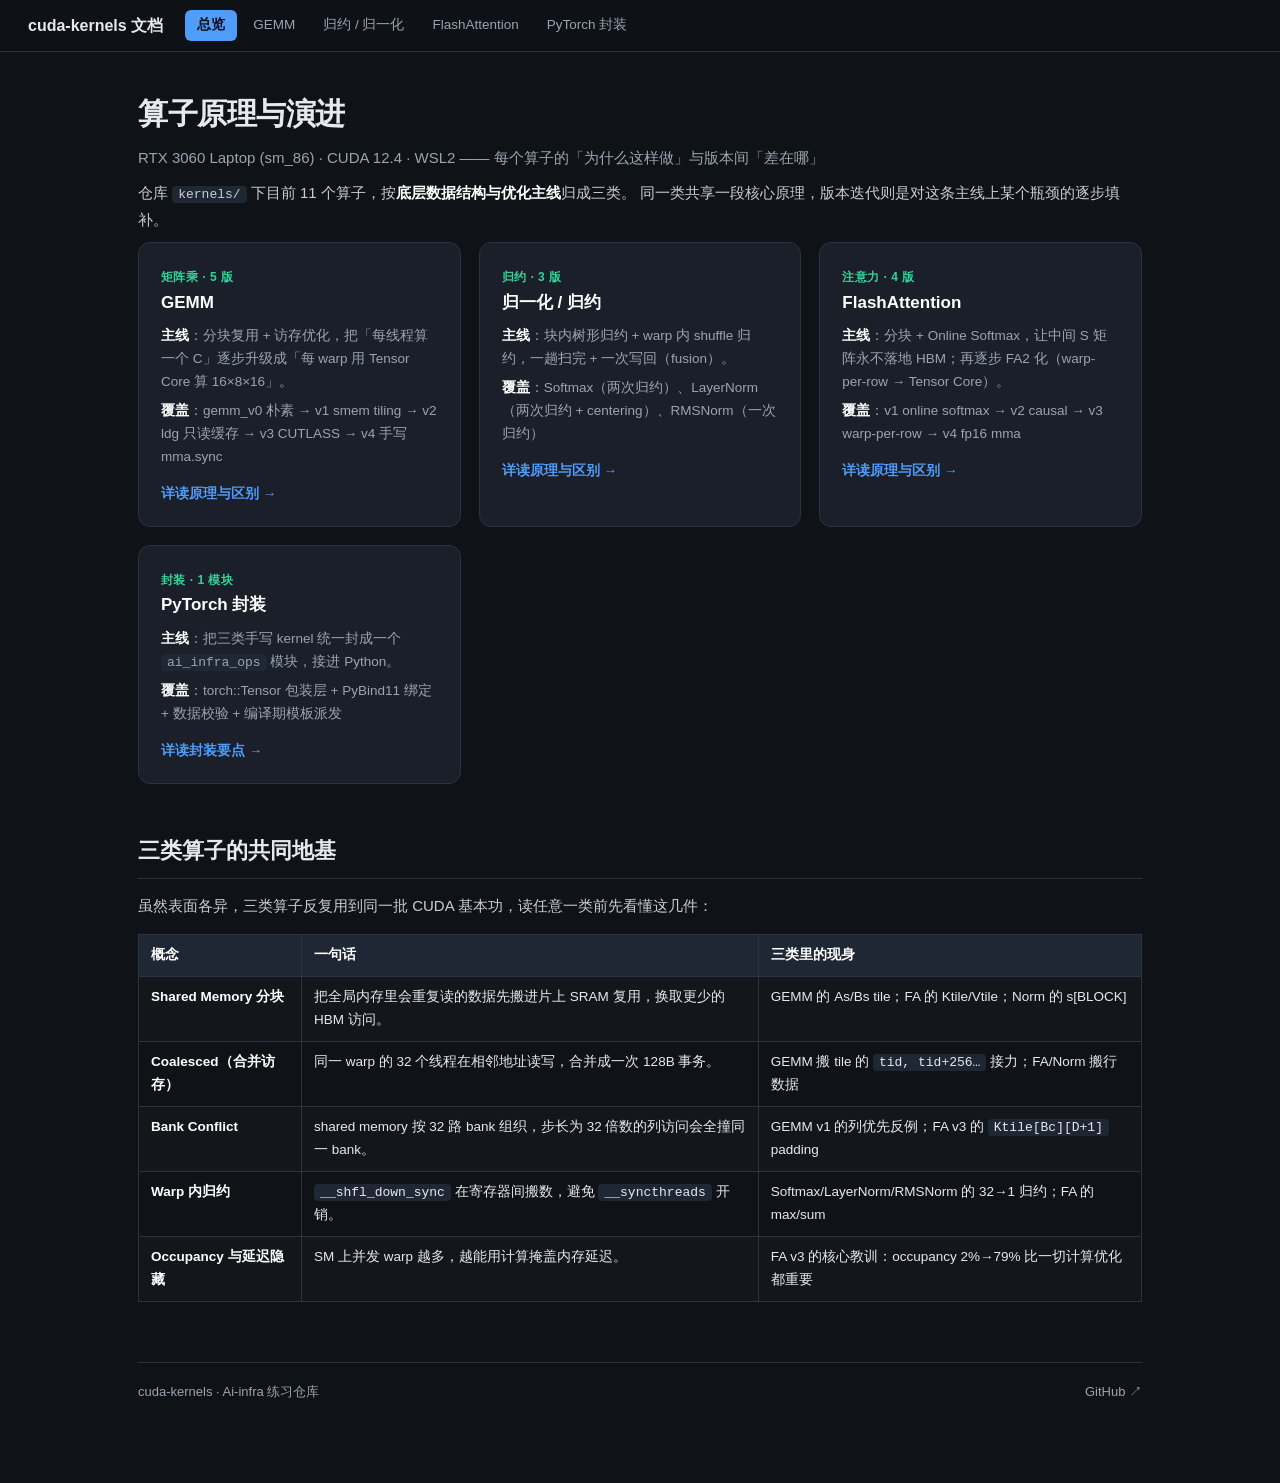
==== docs/index.html @ e80854ae "docs: 新增算子归类文档（三类算子 + PyTorch 封装） 按优化主线归成四页：GEMM、归约/归一化、FlashAttention、PyTorch 封装。 共享 assets/style.c" ====
<!DOCTYPE html>
<html lang="zh-CN">
<head>
<meta charset="UTF-8">
<meta name="viewport" content="width=device-width, initial-scale=1.0">
<title>cuda-kernels · 算子系统梳理</title>
<link rel="stylesheet" href="assets/style.css">
</head>
<body>

<header class="topbar">
  <span class="brand">cuda-kernels 文档</span>
  <nav>
    <a href="index.html" class="active">总览</a>
    <a href="gemm.html">GEMM</a>
    <a href="normalization.html">归约 / 归一化</a>
    <a href="flashattention.html">FlashAttention</a>
    <a href="torch_ext.html">PyTorch 封装</a>
  </nav>
</header>

<div class="wrap">

  <div class="hero">
    <h1>算子原理与演进</h1>
    <p class="sub">RTX 3060 Laptop (sm_86) · CUDA 12.4 · WSL2 —— 每个算子的「为什么这样做」与版本间「差在哪」</p>
  </div>

  <p>仓库 <code>kernels/</code> 下目前 11 个算子，按<strong>底层数据结构与优化主线</strong>归成三类。
  同一类共享一段核心原理，版本迭代则是对这条主线上某个瓶颈的逐步填补。</p>

  <div class="grid">

    <div class="card">
      <span class="kind">矩阵乘 · 5 版</span>
      <h3>GEMM</h3>
      <p><strong>主线</strong>：分块复用 + 访存优化，把「每线程算一个 C」逐步升级成「每 warp 用 Tensor Core 算 16×8×16」。</p>
      <p><strong>覆盖</strong>：gemm_v0 朴素 → v1 smem tiling → v2 ldg 只读缓存 → v3 CUTLASS → v4 手写 mma.sync</p>
      <a class="more" href="gemm.html">详读原理与区别 →</a>
    </div>

    <div class="card">
      <span class="kind">归约 · 3 版</span>
      <h3>归一化 / 归约</h3>
      <p><strong>主线</strong>：块内树形归约 + warp 内 shuffle 归约，一趟扫完 + 一次写回（fusion）。</p>
      <p><strong>覆盖</strong>：Softmax（两次归约）、LayerNorm（两次归约 + centering）、RMSNorm（一次归约）</p>
      <a class="more" href="normalization.html">详读原理与区别 →</a>
    </div>

    <div class="card">
      <span class="kind">注意力 · 4 版</span>
      <h3>FlashAttention</h3>
      <p><strong>主线</strong>：分块 + Online Softmax，让中间 S 矩阵永不落地 HBM；再逐步 FA2 化（warp-per-row → Tensor Core）。</p>
      <p><strong>覆盖</strong>：v1 online softmax → v2 causal → v3 warp-per-row → v4 fp16 mma</p>
      <a class="more" href="flashattention.html">详读原理与区别 →</a>
    </div>

    <div class="card">
      <span class="kind">封装 · 1 模块</span>
      <h3>PyTorch 封装</h3>
      <p><strong>主线</strong>：把三类手写 kernel 统一封成一个 <code>ai_infra_ops</code> 模块，接进 Python。</p>
      <p><strong>覆盖</strong>：torch::Tensor 包装层 + PyBind11 绑定 + 数据校验 + 编译期模板派发</p>
      <a class="more" href="torch_ext.html">详读封装要点 →</a>
    </div>

  </div>

  <h2>三类算子的共同地基</h2>
  <p>虽然表面各异，三类算子反复用到同一批 CUDA 基本功，读任意一类前先看懂这几件：</p>
  <table>
    <tr><th>概念</th><th>一句话</th><th>三类里的现身</th></tr>
    <tr>
      <td><strong>Shared Memory 分块</strong></td>
      <td>把全局内存里会重复读的数据先搬进片上 SRAM 复用，换取更少的 HBM 访问。</td>
      <td>GEMM 的 As/Bs tile；FA 的 Ktile/Vtile；Norm 的 s[BLOCK]</td>
    </tr>
    <tr>
      <td><strong>Coalesced（合并访存）</strong></td>
      <td>同一 warp 的 32 个线程在相邻地址读写，合并成一次 128B 事务。</td>
      <td>GEMM 搬 tile 的 <code>tid, tid+256…</code> 接力；FA/Norm 搬行数据</td>
    </tr>
    <tr>
      <td><strong>Bank Conflict</strong></td>
      <td>shared memory 按 32 路 bank 组织，步长为 32 倍数的列访问会全撞同一 bank。</td>
      <td>GEMM v1 的列优先反例；FA v3 的 <code>Ktile[Bc][D+1]</code> padding</td>
    </tr>
    <tr>
      <td><strong>Warp 内归约</strong></td>
      <td><code>__shfl_down_sync</code> 在寄存器间搬数，避免 <code>__syncthreads</code> 开销。</td>
      <td>Softmax/LayerNorm/RMSNorm 的 32→1 归约；FA 的 max/sum</td>
    </tr>
    <tr>
      <td><strong>Occupancy 与延迟隐藏</strong></td>
      <td>SM 上并发 warp 越多，越能用计算掩盖内存延迟。</td>
      <td>FA v3 的核心教训：occupancy 2%→79% 比一切计算优化都重要</td>
    </tr>
  </table>

  <div class="footer">
    <span>cuda-kernels · Ai-infra 练习仓库</span>
    <span><a href="https://github.com/Eran-ovo/Ai-infra">GitHub ↗</a></span>
  </div>

</div>
</body>
</html>
---- docs/assets/style.css ----
/* =========================================================================
   cuda-kernels 算子文档共享样式
   所有分类页 index/gemm/normalization/flashattention 共用这一份 CSS。
   新增分类页时：<head> 里 <link rel="stylesheet" href="assets/style.css">
   ========================================================================= */

:root {
  --bg: #0f1216;
  --bg-soft: #161a21;
  --card: #1a1f29;
  --card-2: #202734;
  --border: #2b3342;
  --text: #e6e9ef;
  --text-dim: #9aa4b2;
  --accent: #4f9cf9;
  --accent-2: #34d399;
  --accent-3: #f59e0b;
  --warn: #ef4444;
  --code-bg: #0b0e13;
  --code-text: #d6dee9;
  --mono: "SFMono-Regular", Consolas, "Liberation Mono", Menlo, monospace;
  --sans: -apple-system, BlinkMacSystemFont, "Segoe UI", "PingFang SC",
          "Microsoft YaHei", "Noto Sans CJK SC", sans-serif;
}

* { box-sizing: border-box; }

body {
  margin: 0;
  background: var(--bg);
  color: var(--text);
  font-family: var(--sans);
  line-height: 1.7;
  font-size: 15px;
}

a { color: var(--accent); text-decoration: none; }
a:hover { text-decoration: underline; }

/* ---- 顶部导航 ---- */
.topbar {
  position: sticky; top: 0; z-index: 10;
  background: rgba(15, 18, 22, 0.92);
  backdrop-filter: blur(6px);
  border-bottom: 1px solid var(--border);
  padding: 10px 28px;
  display: flex; align-items: center; gap: 22px;
}
.topbar .brand { font-weight: 700; font-size: 16px; color: var(--text); }
.topbar nav { display: flex; gap: 4px; flex-wrap: wrap; }
.topbar nav a {
  color: var(--text-dim);
  padding: 4px 12px; border-radius: 6px; font-size: 13.5px;
}
.topbar nav a:hover { color: var(--text); background: var(--card-2); text-decoration: none; }
.topbar nav a.active { color: #0b0e13; background: var(--accent); font-weight: 600; }

/* ---- 主体布局 ---- */
.wrap { max-width: 1060px; margin: 0 auto; padding: 36px 28px 80px; }

.hero { margin-bottom: 10px; }
.hero h1 { font-size: 30px; margin: 0 0 6px; letter-spacing: -0.5px; }
.hero .sub { color: var(--text-dim); font-size: 15px; margin: 0; }

h2 {
  font-size: 22px; margin: 48px 0 14px;
  padding-bottom: 8px; border-bottom: 1px solid var(--border);
}
h2 .tag { font-size: 13px; color: var(--accent); font-weight: 500; margin-left: 10px; }
h3 { font-size: 17px; margin: 30px 0 10px; color: #fff; }
h4 { font-size: 15px; margin: 20px 0 8px; color: var(--accent); }

p { margin: 10px 0; color: #c6cdd8; }
strong { color: #fff; }
em { color: var(--accent-2); font-style: normal; }

/* ---- 卡片 ---- */
.grid { display: grid; gap: 18px; grid-template-columns: repeat(auto-fill, minmax(300px, 1fr)); }
.card {
  background: var(--card); border: 1px solid var(--border);
  border-radius: 12px; padding: 20px 22px;
  transition: border-color .15s, transform .15s;
}
.card:hover { border-color: var(--accent); transform: translateY(-2px); }
.card h3 { margin: 0 0 8px; font-size: 17px; }
.card .kind { font-size: 12px; color: var(--accent-2); text-transform: uppercase; letter-spacing: .04em; font-weight: 600; }
.card p { margin: 6px 0; font-size: 13.5px; color: var(--text-dim); }
.card .more { display: inline-block; margin-top: 8px; font-size: 13.5px; font-weight: 600; }

/* ---- 算子版本卡片 ---- */
.op {
  background: var(--card-2); border: 1px solid var(--border);
  border-left: 3px solid var(--accent);
  border-radius: 10px; padding: 18px 22px; margin: 16px 0;
}
.op.v-highlight { border-left-color: var(--accent-3); }
.op .op-head { display: flex; align-items: baseline; gap: 12px; flex-wrap: wrap; margin-bottom: 6px; }
.op .op-title { font-size: 16px; font-weight: 700; color: #fff; }
.op .op-file { font-family: var(--mono); font-size: 12px; color: var(--text-dim); }
.op .op-perf { font-family: var(--mono); font-size: 12.5px; color: var(--accent-2); margin-left: auto; }
.op ul { margin: 8px 0 0; padding-left: 20px; }
.op li { margin: 4px 0; color: #c6cdd8; }

/* ---- 调用链 / 数据流 ---- */
.flow {
  display: flex; align-items: center; flex-wrap: wrap; gap: 8px;
  font-family: var(--mono); font-size: 13px;
  background: var(--card); border: 1px solid var(--border);
  border-radius: 10px; padding: 14px 16px; margin: 14px 0;
}
.flow .node { background: var(--card-2); border: 1px solid var(--border); border-radius: 6px; padding: 3px 10px; color: #fff; }
.flow .arrow { color: var(--accent); }

/* ---- 公式块 ---- */
.formula {
  font-family: var(--mono); font-size: 14.5px;
  background: var(--code-bg); border: 1px solid var(--border);
  border-radius: 8px; padding: 14px 18px; margin: 14px 0;
  color: #f0f4fa; overflow-x: auto; white-space: pre;
}

/* ---- 代码块 ---- */
pre {
  background: var(--code-bg); border: 1px solid var(--border);
  border-radius: 8px; padding: 16px 18px; overflow-x: auto;
  font-family: var(--mono); font-size: 13px; line-height: 1.55;
  color: var(--code-text);
}
code {
  font-family: var(--mono);
  background: var(--card-2); padding: 1px 6px; border-radius: 4px; font-size: 13px;
}
pre code { background: none; padding: 0; }

/* ---- 表格 ---- */
table { width: 100%; border-collapse: collapse; margin: 16px 0; font-size: 13.5px; }
th, td { border: 1px solid var(--border); padding: 9px 12px; text-align: left; vertical-align: top; }
th { background: var(--card-2); color: #fff; font-weight: 600; white-space: nowrap; }
tr:nth-child(even) td { background: rgba(255,255,255,0.015); }
td.num { font-family: var(--mono); white-space: nowrap; }
td.good { color: var(--accent-2); }
td.bad { color: var(--warn); }

/* ---- 关键点提示框 ---- */
.tip {
  border-left: 3px solid var(--accent-3);
  background: rgba(245, 158, 11, 0.07);
  border-radius: 8px; padding: 12px 16px; margin: 16px 0; font-size: 14px;
}
.tip b { color: var(--accent-3); }
.note {
  border-left: 3px solid var(--accent);
  background: rgba(79, 156, 249, 0.07);
  border-radius: 8px; padding: 12px 16px; margin: 16px 0; font-size: 14px;
}
.note b { color: var(--accent); }

/* ---- 页脚 ---- */
.footer {
  margin-top: 60px; padding-top: 18px; border-top: 1px solid var(--border);
  color: var(--text-dim); font-size: 13px;
  display: flex; justify-content: space-between; flex-wrap: wrap; gap: 8px;
}
.footer a { color: var(--text-dim); }

@media (max-width: 640px) {
  .wrap { padding: 24px 16px 60px; }
  .topbar { padding: 10px 16px; gap: 10px; }
}
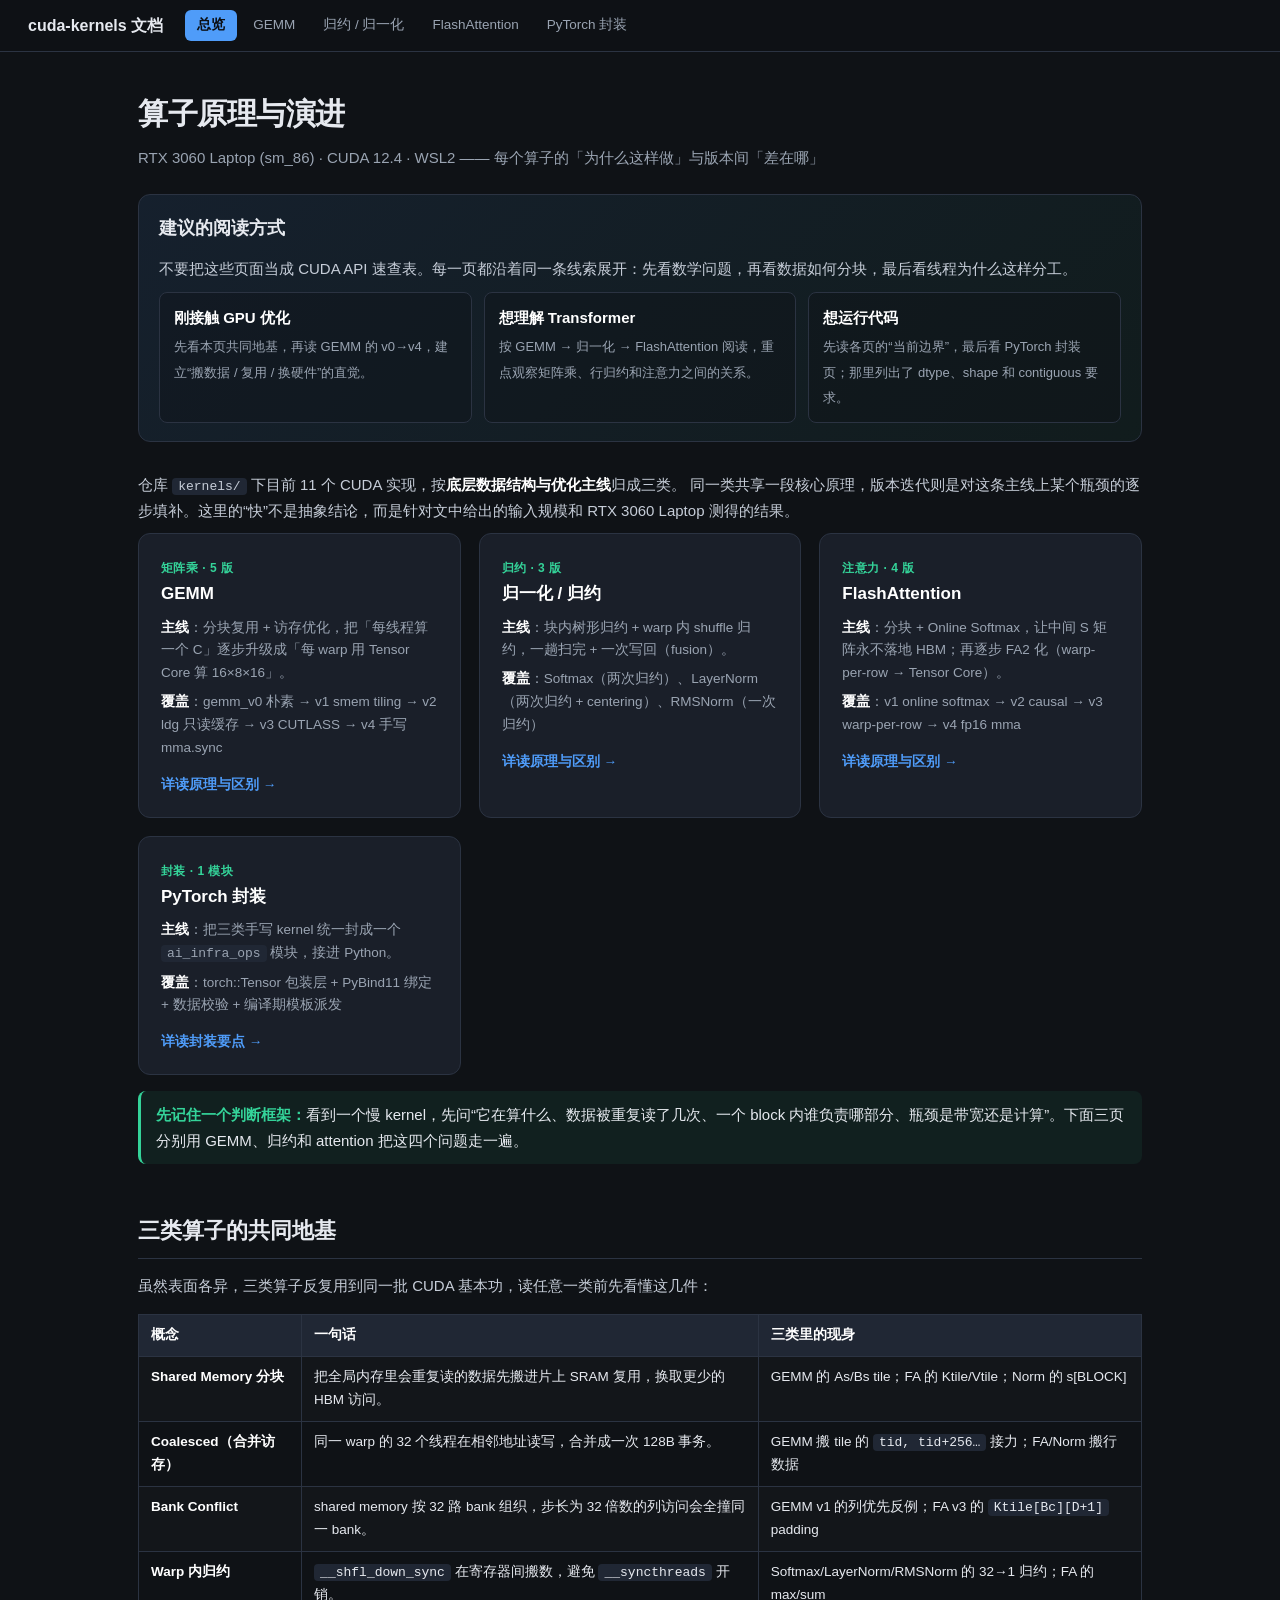
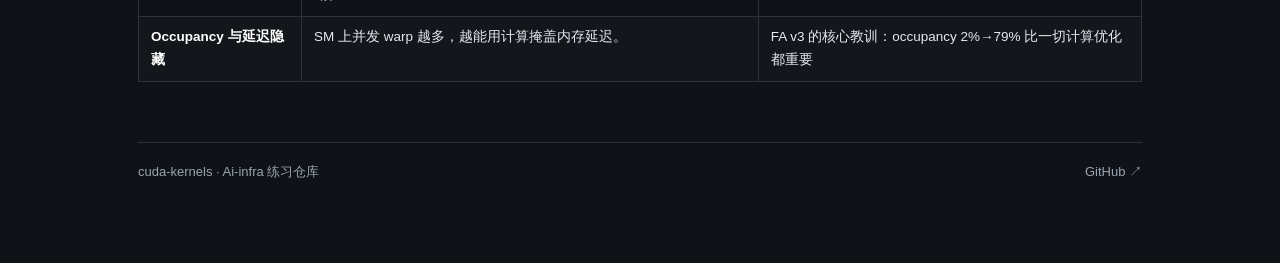
==== commit e78489a3: "feat: add causal fp16 flashattention extension" ====
--- a/docs/index.html
+++ b/docs/index.html
@@ -26,8 +26,18 @@
     <p class="sub">RTX 3060 Laptop (sm_86) · CUDA 12.4 · WSL2 —— 每个算子的「为什么这样做」与版本间「差在哪」</p>
   </div>
 
-  <p>仓库 <code>kernels/</code> 下目前 11 个算子，按<strong>底层数据结构与优化主线</strong>归成三类。
-  同一类共享一段核心原理，版本迭代则是对这条主线上某个瓶颈的逐步填补。</p>
+  <div class="reading-guide">
+    <h2>建议的阅读方式</h2>
+    <p>不要把这些页面当成 CUDA API 速查表。每一页都沿着同一条线索展开：先看数学问题，再看数据如何分块，最后看线程为什么这样分工。</p>
+    <div class="guide-grid">
+      <div class="guide-item"><b>刚接触 GPU 优化</b><span>先看本页共同地基，再读 GEMM 的 v0→v4，建立“搬数据 / 复用 / 换硬件”的直觉。</span></div>
+      <div class="guide-item"><b>想理解 Transformer</b><span>按 GEMM → 归一化 → FlashAttention 阅读，重点观察矩阵乘、行归约和注意力之间的关系。</span></div>
+      <div class="guide-item"><b>想运行代码</b><span>先读各页的“当前边界”，最后看 PyTorch 封装页；那里列出了 dtype、shape 和 contiguous 要求。</span></div>
+    </div>
+  </div>
+
+  <p>仓库 <code>kernels/</code> 下目前 11 个 CUDA 实现，按<strong>底层数据结构与优化主线</strong>归成三类。
+  同一类共享一段核心原理，版本迭代则是对这条主线上某个瓶颈的逐步填补。这里的“快”不是抽象结论，而是针对文中给出的输入规模和 RTX 3060 Laptop 测得的结果。</p>
 
   <div class="grid">
 
@@ -64,6 +74,8 @@
     </div>
 
   </div>
+
+  <div class="key-answer"><b>先记住一个判断框架：</b>看到一个慢 kernel，先问“它在算什么、数据被重复读了几次、一个 block 内谁负责哪部分、瓶颈是带宽还是计算”。下面三页分别用 GEMM、归约和 attention 把这四个问题走一遍。</div>
 
   <h2>三类算子的共同地基</h2>
   <p>虽然表面各异，三类算子反复用到同一批 CUDA 基本功，读任意一类前先看懂这几件：</p>
--- a/docs/assets/style.css
+++ b/docs/assets/style.css
@@ -87,6 +87,48 @@
 .card p { margin: 6px 0; font-size: 13.5px; color: var(--text-dim); }
 .card .more { display: inline-block; margin-top: 8px; font-size: 13.5px; font-weight: 600; }
 
+/* ---- 阅读引导 / 概念提示 ---- */
+.reading-guide {
+  background: linear-gradient(135deg, rgba(79,156,249,.10), rgba(52,211,153,.05));
+  border: 1px solid var(--border); border-radius: 12px;
+  padding: 18px 20px; margin: 24px 0 30px;
+}
+.reading-guide h2 { margin: 0 0 12px; padding: 0; border: 0; font-size: 18px; }
+.guide-grid { display: grid; grid-template-columns: repeat(3, 1fr); gap: 12px; }
+.guide-item {
+  background: rgba(15,18,22,.38); border: 1px solid var(--border);
+  border-radius: 8px; padding: 12px 14px;
+}
+.guide-item b { display: block; color: #fff; margin-bottom: 3px; }
+.guide-item span { color: var(--text-dim); font-size: 13px; }
+.key-answer {
+  border-left: 3px solid var(--accent-2);
+  background: rgba(52,211,153,.07); border-radius: 8px;
+  padding: 11px 15px; margin: 16px 0;
+}
+.key-answer b { color: var(--accent-2); }
+.definition {
+  border: 1px dashed var(--border); border-radius: 8px;
+  padding: 10px 14px; margin: 14px 0; color: var(--text-dim);
+  font-size: 13.5px;
+}
+.definition b { color: var(--text); }
+.steps { counter-reset: doc-step; margin: 16px 0; }
+.steps .step {
+  position: relative; padding: 0 0 12px 34px; color: var(--text-dim);
+}
+.steps .step::before {
+  counter-increment: doc-step; content: counter(doc-step);
+  position: absolute; left: 0; top: 1px; width: 22px; height: 22px;
+  border-radius: 50%; display: grid; place-items: center;
+  background: var(--accent); color: #0b0e13; font-weight: 700; font-size: 12px;
+}
+.steps .step:not(:last-child)::after {
+  content: ""; position: absolute; left: 10px; top: 24px; bottom: 0;
+  border-left: 1px dashed var(--border);
+}
+.steps .step b { color: #fff; }
+
 /* ---- 算子版本卡片 ---- */
 .op {
   background: var(--card-2); border: 1px solid var(--border);
@@ -163,7 +205,130 @@
 }
 .footer a { color: var(--text-dim); }
 
+/* =========================================================================
+   可视化：矩阵网格 + 运动示意（纯 CSS，无 JS 依赖）
+   用法见各 html：<table class="mx" data-i="..." data-j="..." data-k="...">，
+   以及 .anim / .tree / .slide 运动块。
+   ========================================================================= */
+
+/* ---- 语义色：数据 · 计算中 · 目标 · 归约· 掩码 ---- */
+.mx-c-a   { --c: var(--accent);   }   /* A 矩阵 / 输入 */
+.mx-c-b   { --c: var(--accent-2); }   /* B 矩阵 / 权重 */
+.mx-c-c   { --c: #c084fc;         }   /* C 输出 / 结果 */
+.mx-c-m   { --c: var(--text-dim); }   /* 表头 / 静止 */
+.mx-c-hot { --c: #ff6b6b;         }   /* 当前被算到 / 高亮 */
+.mx-c-dim { --c: rgba(154, 164, 178, 0.35); } /* 已归约 / 淡化 */
+
+/* ---- 矩阵网格 ---- */
+.mx {
+  display: inline-grid;
+  gap: 2px;
+  margin: 4px auto;
+  background: transparent;
+  border-collapse: separate;
+}
+/* 关键修复：HTML 用 <table><tr><td>，但 .mx 是 grid。
+   浏览器会自动在 <tr> 外插入 <tbody>；如果 tbody/tr 仍保留表格布局，
+   它们会阻断 grid，让单元格布局异常、看起来只显示第一列。
+   移除这两个中间盒子后，<td> 才能直接成为 grid 项，
+   按 grid-template-columns 正确排布成多列。 */
+.mx tbody { display: contents; }
+.mx tr { display: contents; }
+/* grid 不认 HTML 的 colspan，用属性选择器把跨度映射成 grid-column */
+.mx td[colspan="2"] { grid-column: span 2; }
+.mx td[colspan="8"] { grid-column: span 8; }
+.mx-cell {
+  --c: var(--accent);
+  width: 34px; height: 26px;
+  display: flex; align-items: center; justify-content: center;
+  font-family: var(--mono); font-size: 11px;
+  background: color-mix(in srgb, var(--c) 18%, var(--card-2));
+  border: 1px solid color-mix(in srgb, var(--c) 45%, var(--border));
+  border-radius: 3px;
+  color: var(--text);
+}
+.mx-cell.sub { font-size: 9.5px; color: var(--text-dim); background: rgba(255,255,255,0.02); border-style: dashed; }
+.mx-cell.mut { animation: mxPulse 1.6s ease-in-out infinite; }
+@keyframes mxPulse {
+  0%, 100% { box-shadow: 0 0 0 0 color-mix(in srgb, var(--c) 0%, transparent); }
+  50%      { box-shadow: 0 0 0 3px color-mix(in srgb, var(--c) 55%, transparent); }
+}
+.mx-cap { text-align: center; font-family: var(--mono); font-size: 11px; color: var(--text-dim); margin-top: 6px; }
+
+/* ---- 数据流向箭头（GEMM 搬运 / FA 扫描）---- */
+.move-row { display: flex; align-items: center; justify-content: center; gap: 4px; margin: 12px 0; }
+.move-row .mv { font-family: var(--mono); font-size: 11.5px; color: var(--text-dim); }
+.arrow-c { color: var(--accent); font-size: 15px; font-weight: 700; }
+.ghost {
+  width: 8px; height: 8px; border-radius: 50%;
+  background: var(--accent);
+  display: inline-block;
+  animation: drift 1.4s ease-in-out infinite;
+}
+.ghost.ga { --from: var(--card-2); --to: var(--accent); }
+.ghost.gb { --from: var(--card-2); --to: var(--accent-2); }
+.ghost.gc { --from: var(--card-2); --to: #c084fc; }
+@keyframes drift {
+  0%   { transform: translateX(-6px); opacity: 0; }
+  40%  { opacity: 1; }
+  100% { transform: translateX(6px); opacity: 0; }
+}
+
+/* ---- 归约树 ---- */
+.tree { display: grid; justify-items: center; gap: 12px; margin: 18px 0; }
+.tree .lvl { display: flex; gap: 16px; align-items: center; }
+.tree .node {
+  --c: var(--accent);
+  font-family: var(--mono); font-size: 12px;
+  padding: 6px 14px; border-radius: 8px;
+  background: color-mix(in srgb, var(--c) 18%, var(--card-2));
+  border: 1px solid color-mix(in srgb, var(--c) 50%, var(--border));
+  color: var(--text);
+  animation: treeIn .9s ease both;
+}
+.tree .node.step1 { animation-delay: 0s; }
+.tree .node.step2 { animation-delay: .5s; }
+.tree .node.step3 { animation-delay: 1s; }
+.tree .node.step4 { animation-delay: 1.5s; }
+.tree .node.done { border-color: var(--accent-2); color: var(--accent-2); }
+.tree .branch { color: var(--text-dim); font-size: 11px; }
+@keyframes treeIn { from { opacity: 0; transform: scale(.85); } to { opacity: 1; transform: scale(1); } }
+
+/* ---- 单选块滑过（mma / QKᵀ 归约维）---- */
+.slide { position: relative; display: flex; justify-content: center; margin: 20px 0; }
+.slide .seeker {
+  --c: var(--accent);
+  position: absolute; z-index: 2;
+  width: 34px; height: 26px; top: 0;
+  background: color-mix(in srgb, var(--c) 30%, transparent);
+  border: 2px solid var(--c);
+  border-radius: 4px;
+  box-shadow: 0 0 14px color-mix(in srgb, var(--c) 60%, transparent);
+  animation: seek 2.6s ease-in-out infinite;
+}
+.slide .caption { position: relative; z-index: 1; }
+@keyframes seek {
+  0%   { left: 0%; opacity: .2; }
+  25%  { opacity: 1; }
+  50%  { left: calc(100% - 34px); opacity: 1; }
+  75%  { opacity: 1; }
+  100% { left: 0%; opacity: .2; }
+}
+
+/* ---- online softmax 状态行 ---- */
+.oshare { display: flex; gap: 8px; justify-content: center; flex-wrap: wrap; margin: 16px 0; }
+.oshare .chip {
+  font-family: var(--mono); font-size: 12px;
+  background: var(--card-2); border: 1px solid var(--border);
+  border-radius: 8px; padding: 8px 12px; min-width: 96px; text-align: center;
+}
+.oshare .chip b { display: block; font-size: 11px; color: var(--text-dim); font-weight: 600; }
+.oshare .chip span { font-size: 13px; color: #fff; }
+.oshare .chip .new { color: var(--accent-3); animation: mxPulse 1.2s ease-in-out infinite; }
+.oshare .chip .alpha { color: var(--accent-2); }
+
 @media (max-width: 640px) {
   .wrap { padding: 24px 16px 60px; }
   .topbar { padding: 10px 16px; gap: 10px; }
-}
+  .guide-grid { grid-template-columns: 1fr; }
+}
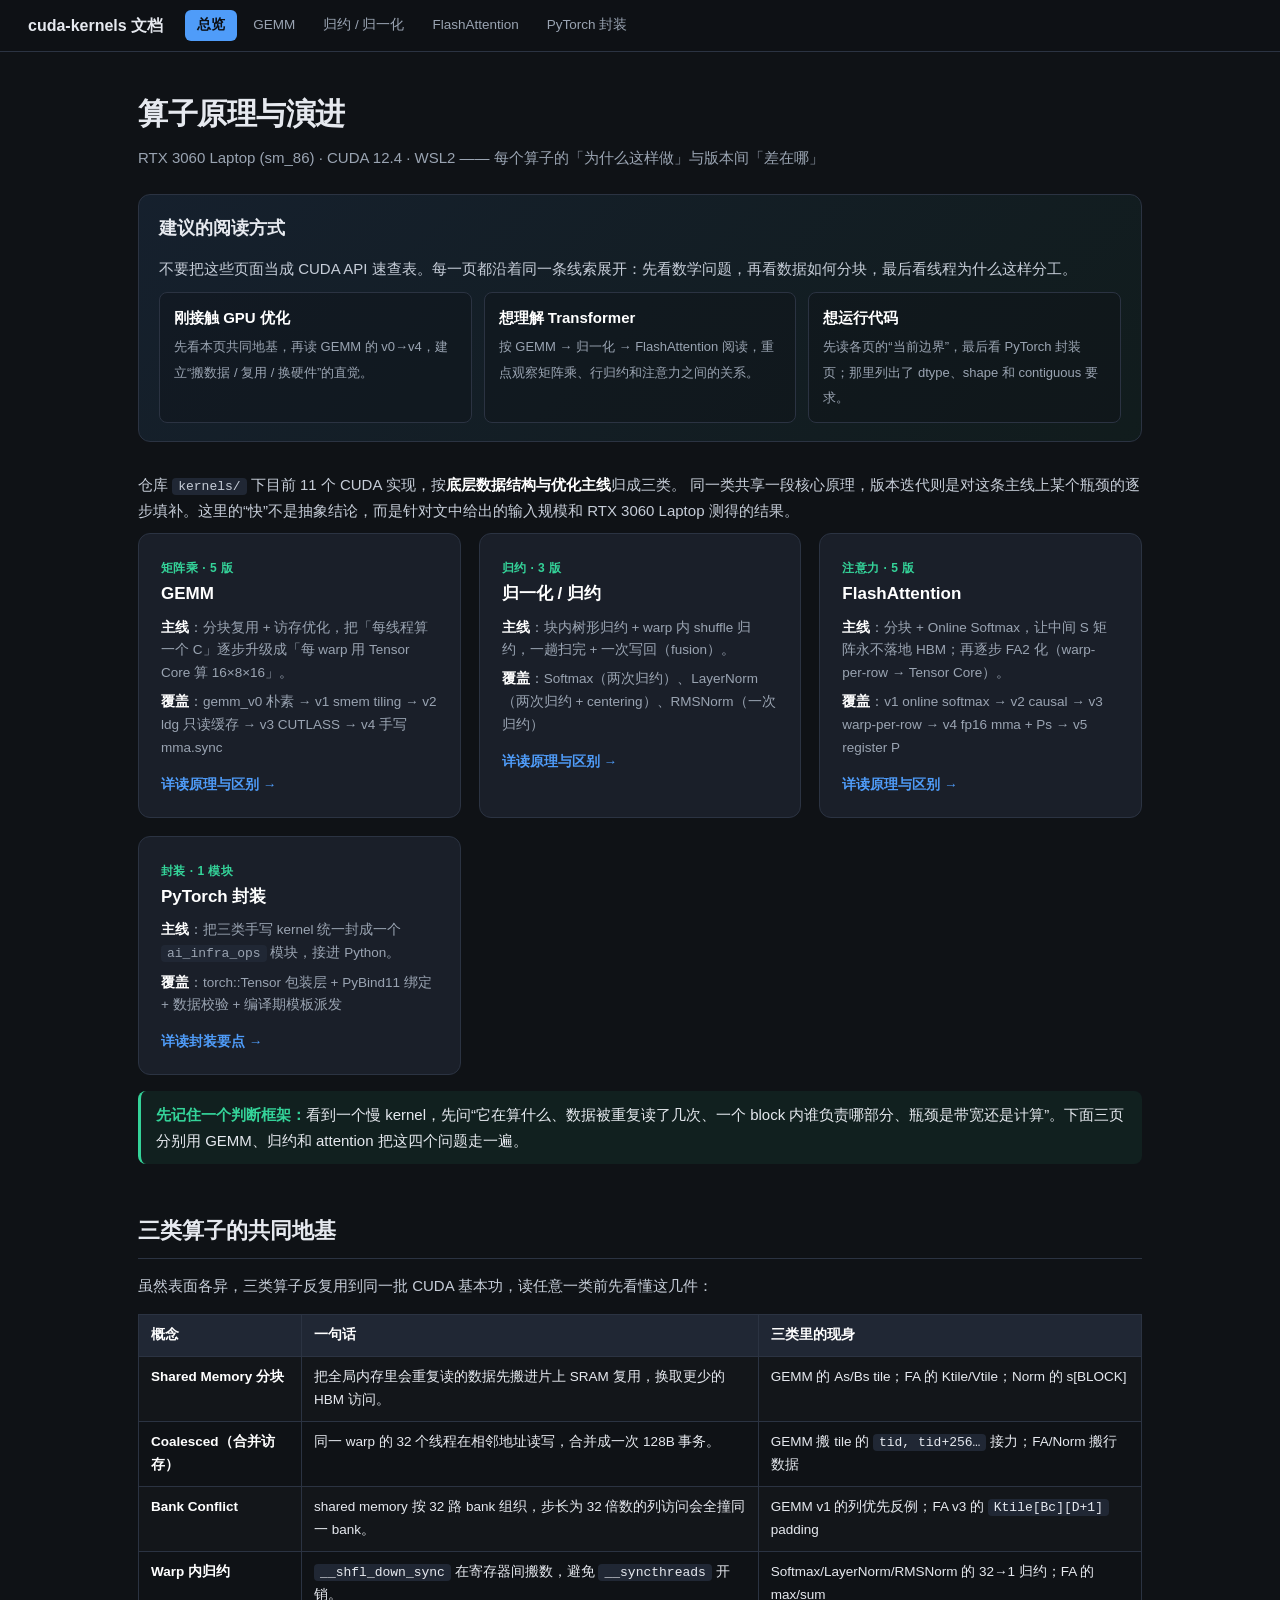
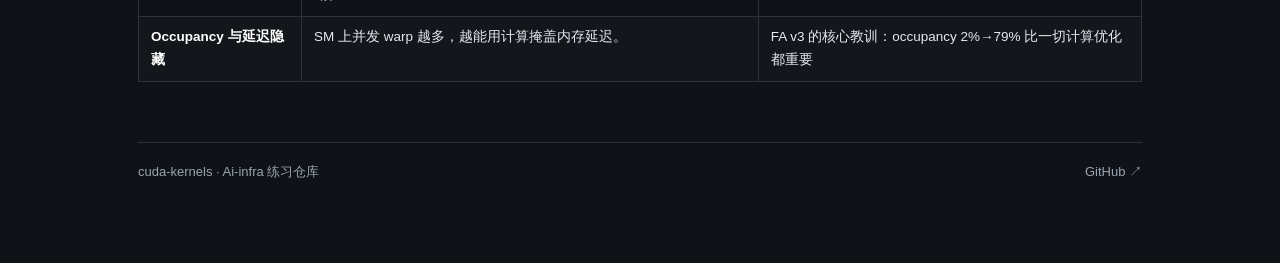
==== commit fc90074b: "feat: add FlashAttention v5 register-P and batched heads" ====
--- a/docs/index.html
+++ b/docs/index.html
@@ -58,10 +58,10 @@
     </div>
 
     <div class="card">
-      <span class="kind">注意力 · 4 版</span>
+      <span class="kind">注意力 · 5 版</span>
       <h3>FlashAttention</h3>
       <p><strong>主线</strong>：分块 + Online Softmax，让中间 S 矩阵永不落地 HBM；再逐步 FA2 化（warp-per-row → Tensor Core）。</p>
-      <p><strong>覆盖</strong>：v1 online softmax → v2 causal → v3 warp-per-row → v4 fp16 mma</p>
+      <p><strong>覆盖</strong>：v1 online softmax → v2 causal → v3 warp-per-row → v4 fp16 mma + Ps → v5 register P</p>
       <a class="more" href="flashattention.html">详读原理与区别 →</a>
     </div>
 
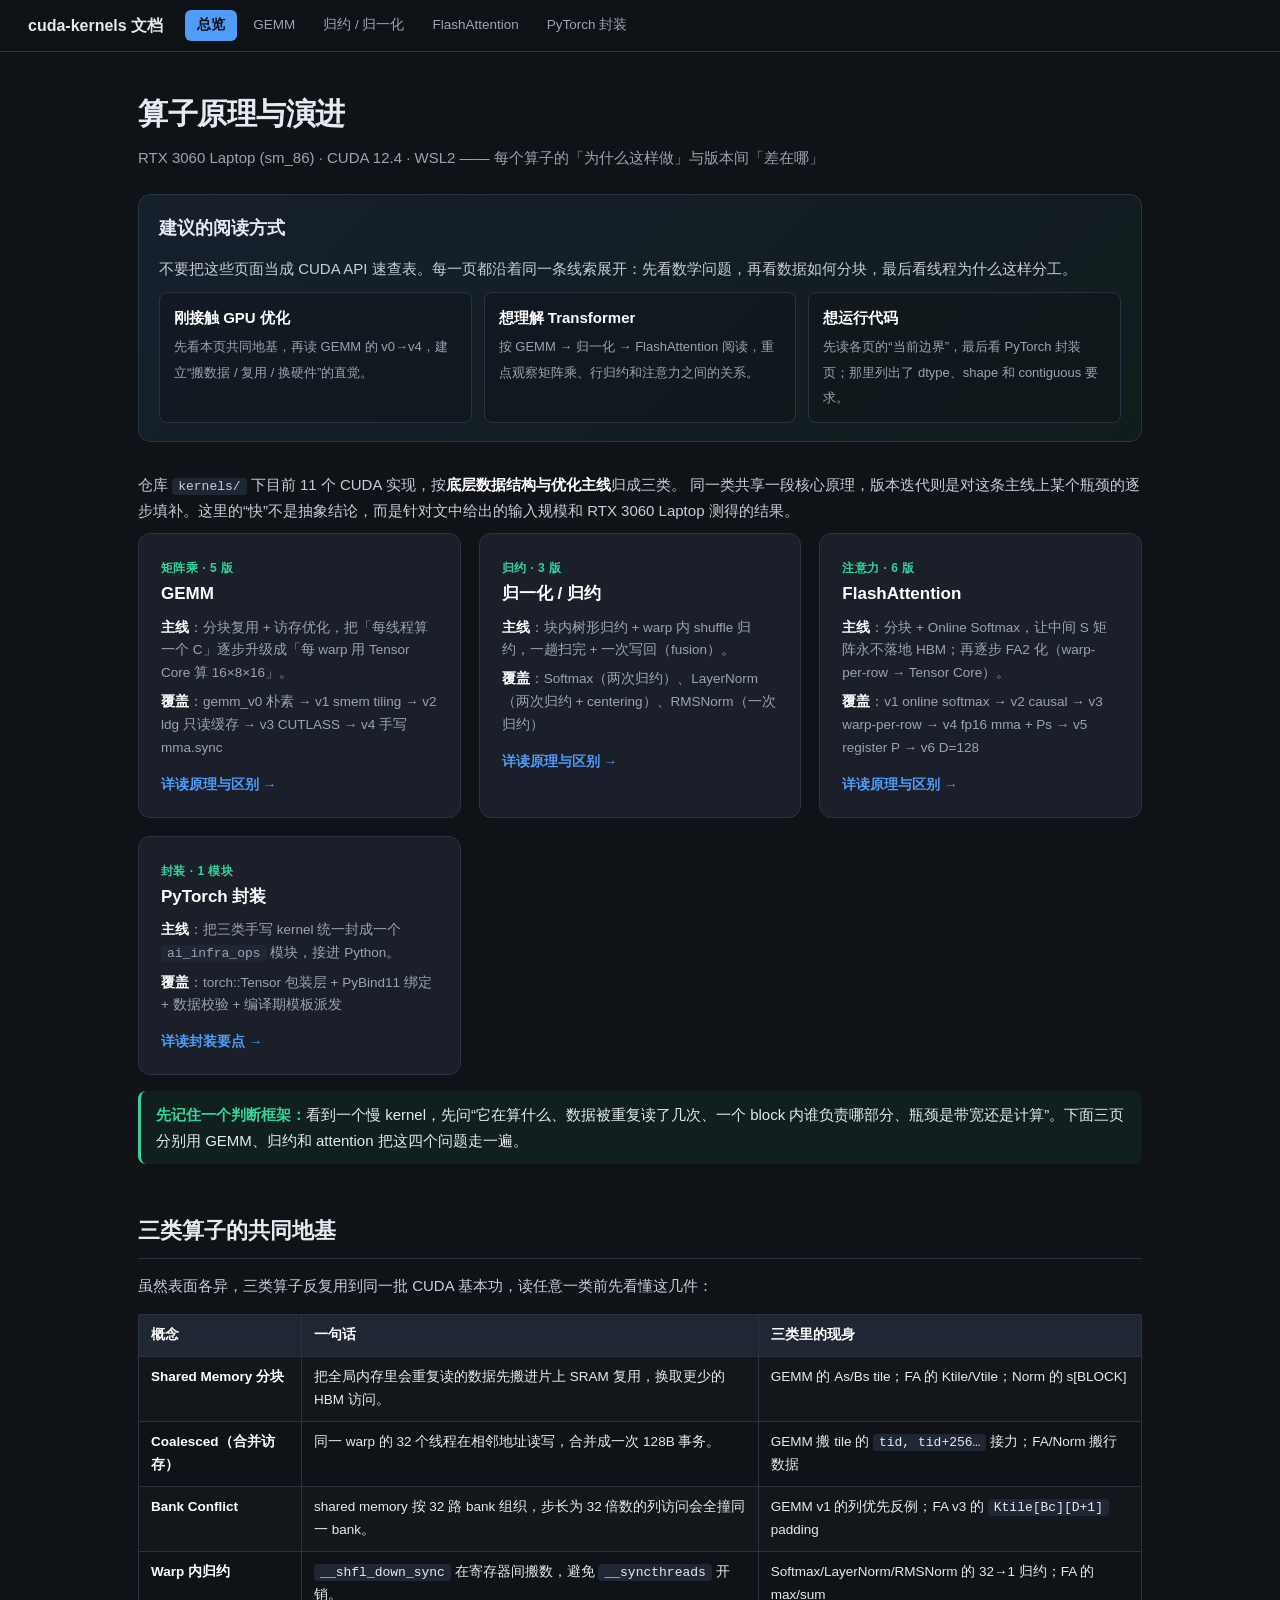
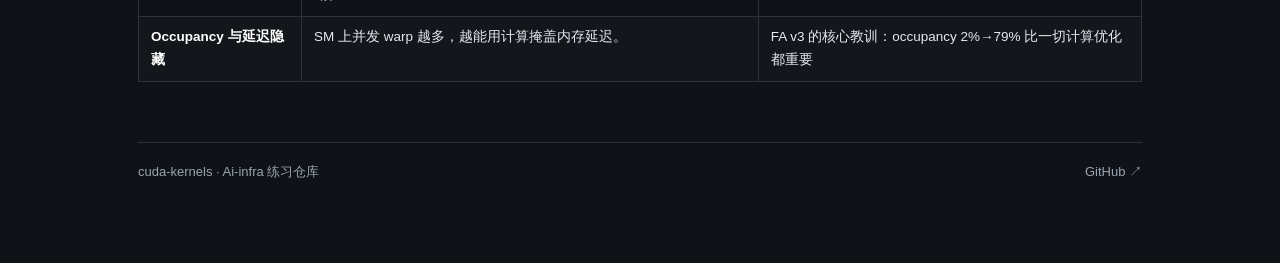
==== commit c5df891f: "feat: add FlashAttention v6 and unified CUDA benchmarks" ====
--- a/docs/index.html
+++ b/docs/index.html
@@ -58,10 +58,10 @@
     </div>
 
     <div class="card">
-      <span class="kind">注意力 · 5 版</span>
+      <span class="kind">注意力 · 6 版</span>
       <h3>FlashAttention</h3>
       <p><strong>主线</strong>：分块 + Online Softmax，让中间 S 矩阵永不落地 HBM；再逐步 FA2 化（warp-per-row → Tensor Core）。</p>
-      <p><strong>覆盖</strong>：v1 online softmax → v2 causal → v3 warp-per-row → v4 fp16 mma + Ps → v5 register P</p>
+      <p><strong>覆盖</strong>：v1 online softmax → v2 causal → v3 warp-per-row → v4 fp16 mma + Ps → v5 register P → v6 D=128</p>
       <a class="more" href="flashattention.html">详读原理与区别 →</a>
     </div>
 
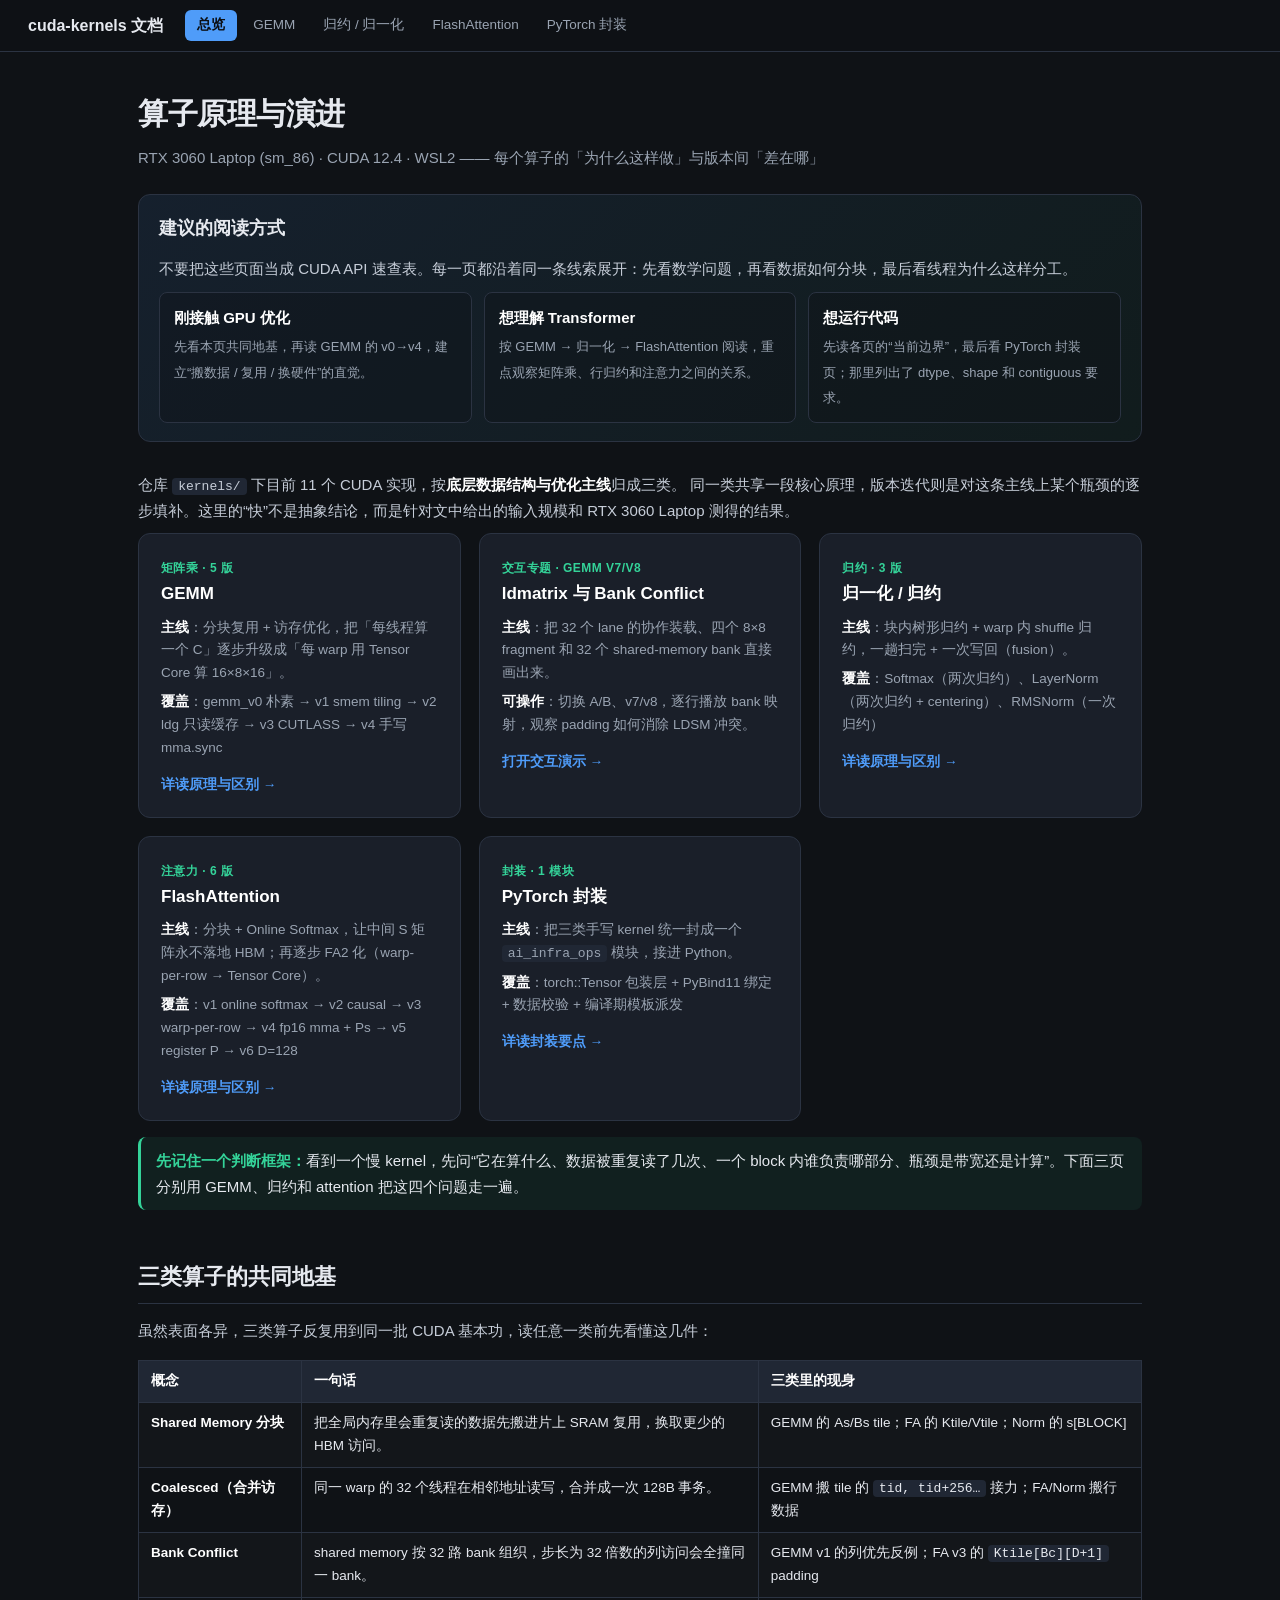
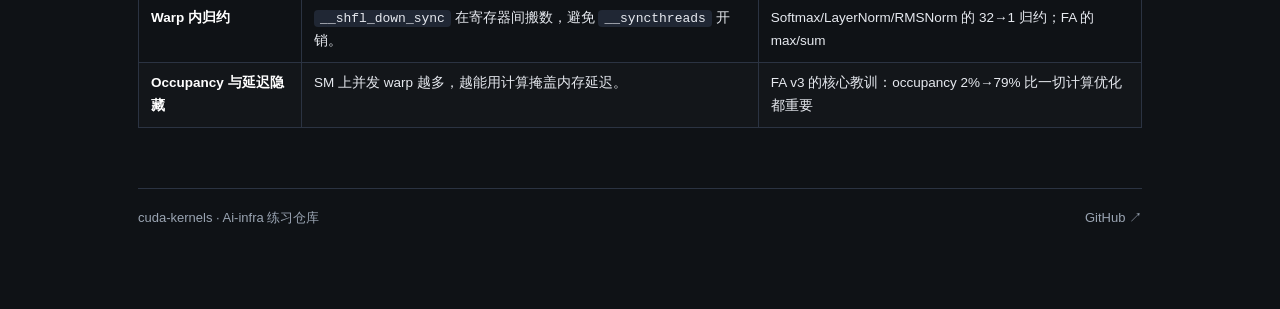
==== commit 5ffc1356: "feat: optimize GEMM with ldmatrix and padded shared memory" ====
--- a/docs/index.html
+++ b/docs/index.html
@@ -47,6 +47,14 @@
       <p><strong>主线</strong>：分块复用 + 访存优化，把「每线程算一个 C」逐步升级成「每 warp 用 Tensor Core 算 16×8×16」。</p>
       <p><strong>覆盖</strong>：gemm_v0 朴素 → v1 smem tiling → v2 ldg 只读缓存 → v3 CUTLASS → v4 手写 mma.sync</p>
       <a class="more" href="gemm.html">详读原理与区别 →</a>
+    </div>
+
+    <div class="card">
+      <span class="kind">交互专题 · GEMM v7/v8</span>
+      <h3>ldmatrix 与 Bank Conflict</h3>
+      <p><strong>主线</strong>：把 32 个 lane 的协作装载、四个 8×8 fragment 和 32 个 shared-memory bank 直接画出来。</p>
+      <p><strong>可操作</strong>：切换 A/B、v7/v8，逐行播放 bank 映射，观察 padding 如何消除 LDSM 冲突。</p>
+      <a class="more" href="ldmatrix.html">打开交互演示 →</a>
     </div>
 
     <div class="card">
--- a/docs/assets/style.css
+++ b/docs/assets/style.css
@@ -332,3 +332,127 @@
   .topbar { padding: 10px 16px; gap: 10px; }
   .guide-grid { grid-template-columns: 1fr; }
 }
+
+/* ---- ldmatrix / bank conflict 交互演示 ---- */
+.demo-callout {
+  display: flex; align-items: center; justify-content: space-between; gap: 16px;
+  margin: 22px 0; padding: 15px 18px;
+  border: 1px solid rgba(79,156,249,.45); border-radius: 12px;
+  background: linear-gradient(135deg, rgba(79,156,249,.12), rgba(52,211,153,.06));
+}
+.demo-callout p { margin: 0; }
+.demo-link {
+  flex: 0 0 auto; padding: 7px 12px; border-radius: 7px;
+  color: #08111f; background: var(--accent); font-weight: 700;
+}
+.demo-link:hover { color: #08111f; text-decoration: none; filter: brightness(1.08); }
+
+.flow-strip {
+  display: grid; grid-template-columns: repeat(5, minmax(120px, 1fr));
+  gap: 10px; align-items: stretch; margin: 18px 0 26px;
+}
+.flow-stage {
+  position: relative; padding: 15px 10px;
+  border: 1px solid var(--border); border-radius: 10px;
+  background: var(--card); text-align: center;
+}
+.flow-stage:not(:last-child)::after {
+  content: "→"; position: absolute; right: -10px; top: 50%; z-index: 2;
+  width: 20px; transform: translateY(-50%);
+  color: var(--accent); background: var(--bg); font-size: 18px; font-weight: 800;
+}
+.flow-stage strong, .flow-stage small { display: block; }
+.flow-stage small { margin-top: 5px; color: var(--text-dim); }
+.flow-stage.key { border-color: var(--accent); box-shadow: 0 0 22px rgba(79,156,249,.12); }
+
+.demo-panel {
+  margin: 18px 0; padding: 18px;
+  border: 1px solid var(--border); border-radius: 12px; background: var(--card);
+}
+.demo-toolbar { display: flex; flex-wrap: wrap; gap: 8px; align-items: center; margin-bottom: 15px; }
+.demo-toolbar .spacer { flex: 1 1 16px; }
+.demo-btn {
+  appearance: none; padding: 7px 11px;
+  border: 1px solid var(--border); border-radius: 7px;
+  color: var(--text); background: var(--card-2); font: inherit; cursor: pointer;
+}
+.demo-btn:hover { border-color: var(--accent); }
+.demo-btn.active { border-color: var(--accent); color: #08111f; background: var(--accent); font-weight: 700; }
+
+.bank-summary { display: grid; grid-template-columns: repeat(3, minmax(0, 1fr)); gap: 10px; margin-bottom: 15px; }
+.bank-stat { padding: 11px 13px; border-radius: 8px; background: var(--card-2); }
+.bank-stat span, .bank-stat strong { display: block; }
+.bank-stat span { color: var(--text-dim); font-size: 12px; }
+.bank-stat strong { margin-top: 3px; font-family: var(--mono); font-size: 13px; }
+.bank-scroll { overflow-x: auto; padding-bottom: 7px; }
+.bank-map { min-width: 900px; }
+.bank-row {
+  display: grid; grid-template-columns: 94px repeat(32, minmax(20px, 1fr));
+  gap: 2px; margin-bottom: 3px; transition: opacity .16s ease;
+}
+.bank-row.pending { opacity: .14; }
+.bank-label {
+  display: flex; align-items: center; padding-left: 5px;
+  color: var(--text-dim); font-family: var(--mono); font-size: 11px; white-space: nowrap;
+}
+.bank-cell {
+  display: grid; min-height: 23px; place-items: center; border-radius: 3px;
+  color: #697586; background: rgba(255,255,255,.035); font: 10px var(--mono);
+}
+.bank-head .bank-cell { color: var(--text-dim); background: transparent; }
+.bank-cell.hit { color: #08111f; font-weight: 800; }
+.bank-cell.clear { background: var(--accent-2); }
+.bank-cell.conflict { background: #ff6b6b; }
+.bank-row.current .bank-label { color: var(--accent); font-weight: 700; }
+.bank-row.current .bank-cell.hit { box-shadow: 0 0 0 2px #fff inset; }
+.demo-status {
+  margin-top: 13px; padding: 11px 13px;
+  border-left: 3px solid var(--accent); border-radius: 0 8px 8px 0;
+  background: rgba(79,156,249,.08); color: #c6cdd8;
+}
+.demo-status.bad { border-left-color: #ff6b6b; background: rgba(255,107,107,.08); }
+.demo-status.good { border-left-color: var(--accent-2); background: rgba(52,211,153,.08); }
+
+.fragment-demo {
+  display: grid; grid-template-columns: minmax(320px, 1fr) minmax(260px, .8fr);
+  gap: 20px; align-items: start;
+}
+.fragment-grid {
+  display: grid; grid-template-columns: repeat(16, minmax(14px, 1fr));
+  gap: 2px; aspect-ratio: 1; max-width: 520px;
+}
+.fragment-cell {
+  display: grid; place-items: center; border-radius: 3px;
+  color: rgba(255,255,255,.45); font-size: clamp(8px, 1vw, 11px);
+  transition: opacity .16s ease, transform .16s ease, box-shadow .16s ease;
+}
+.fragment-cell.q0 { background: #277da1; }
+.fragment-cell.q1 { background: #43aa8b; }
+.fragment-cell.q2 { background: #9b5de5; }
+.fragment-cell.q3 { background: #f8961e; }
+.fragment-cell.dim { opacity: .18; }
+.fragment-cell.focus { transform: scale(1.035); box-shadow: 0 0 0 1px #fff inset; color: #fff; }
+.lane-grid { display: grid; grid-template-columns: repeat(8, 1fr); gap: 4px; margin: 12px 0; }
+.lane-cell {
+  padding: 5px 0; border-radius: 4px; color: rgba(255,255,255,.42);
+  background: var(--card-2); text-align: center; font: 10px var(--mono);
+}
+.lane-cell.focus { color: #fff; box-shadow: 0 0 0 1px var(--accent) inset; }
+.register-result { display: grid; grid-template-columns: repeat(4, 1fr); gap: 7px; margin-top: 11px; }
+.register-result code { padding: 8px 4px; border: 1px solid var(--border); text-align: center; }
+.concept-grid { display: grid; grid-template-columns: repeat(3, 1fr); gap: 12px; }
+.concept-card { padding: 15px; border: 1px solid var(--border); border-radius: 10px; background: var(--card); }
+.concept-card h3 { margin-top: 0; }
+
+@media (max-width: 820px) {
+  .flow-strip { grid-template-columns: 1fr; }
+  .flow-stage:not(:last-child)::after {
+    content: "↓"; right: auto; left: 50%; top: auto; bottom: -14px; transform: translateX(-50%);
+  }
+  .fragment-demo, .concept-grid { grid-template-columns: 1fr; }
+}
+@media (max-width: 640px) {
+  .demo-callout { align-items: flex-start; flex-direction: column; }
+  .bank-summary { grid-template-columns: 1fr; }
+  .demo-toolbar .spacer { display: none; }
+}
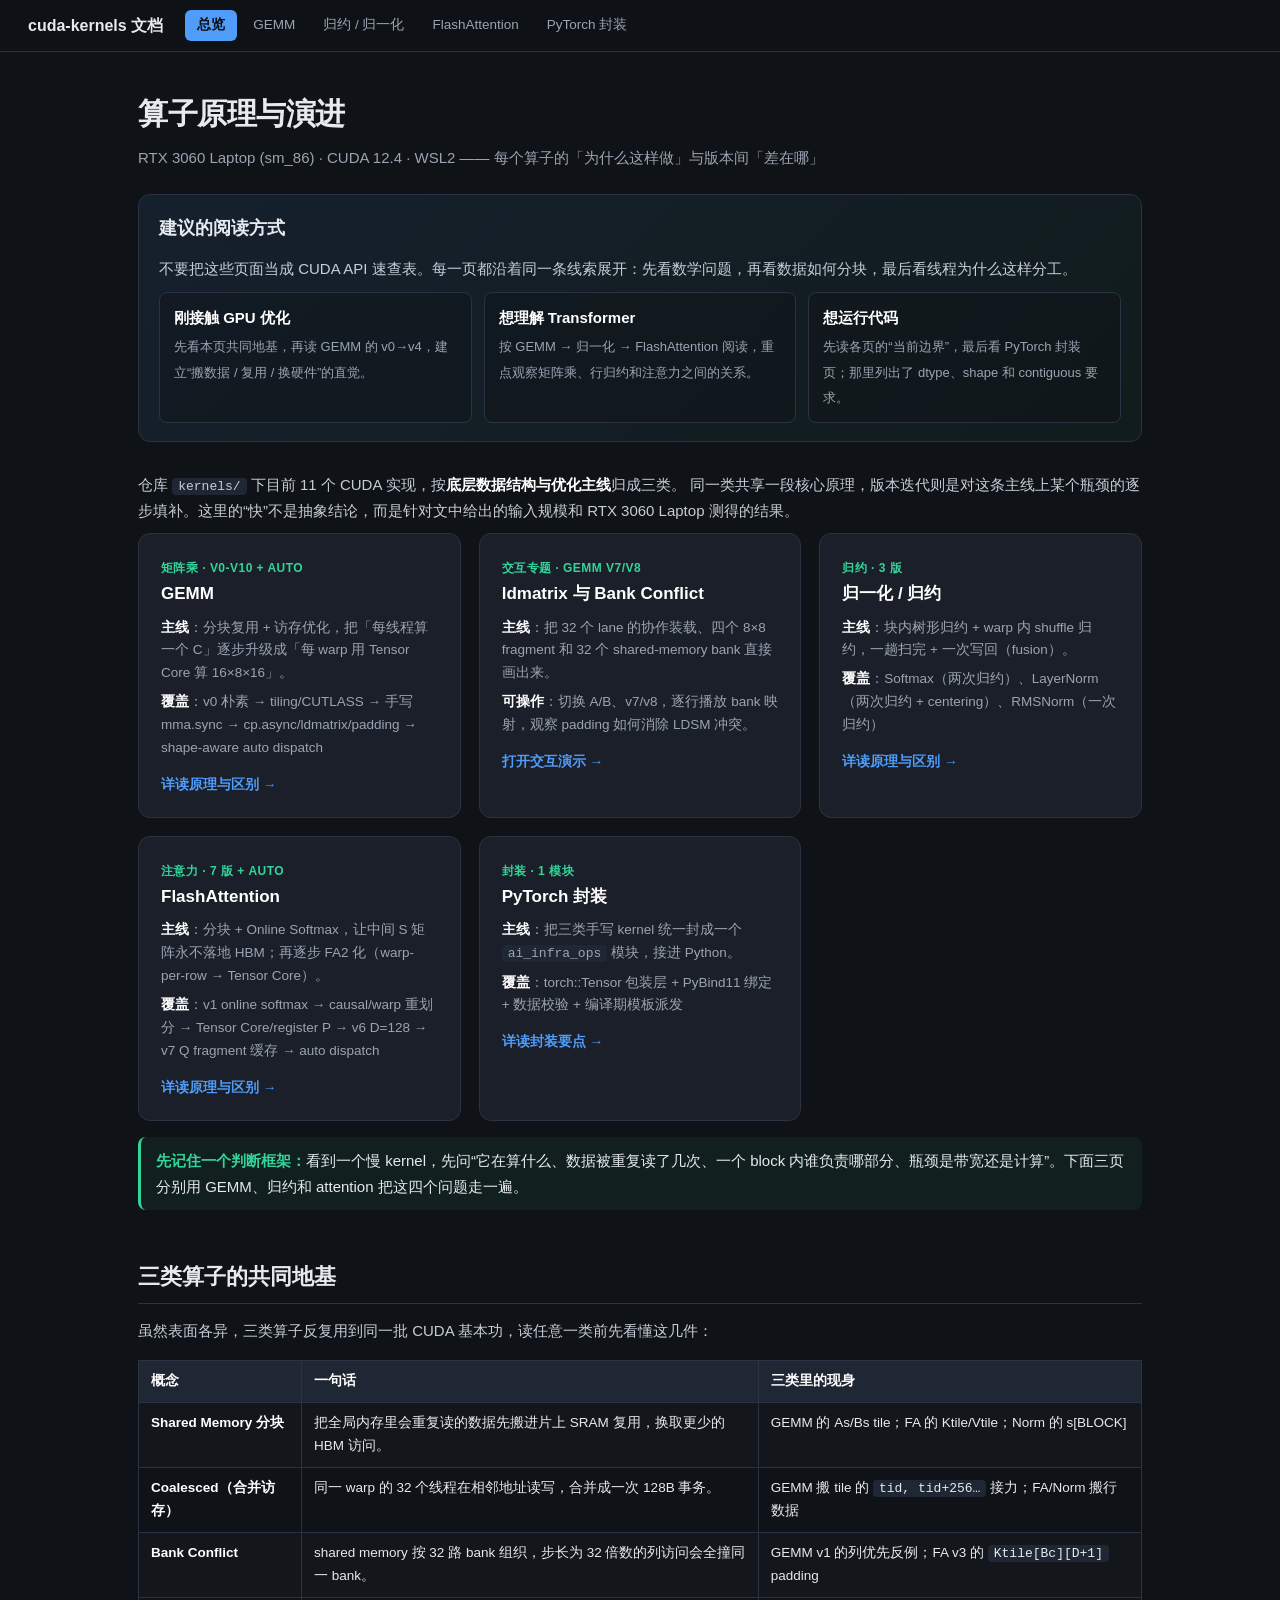
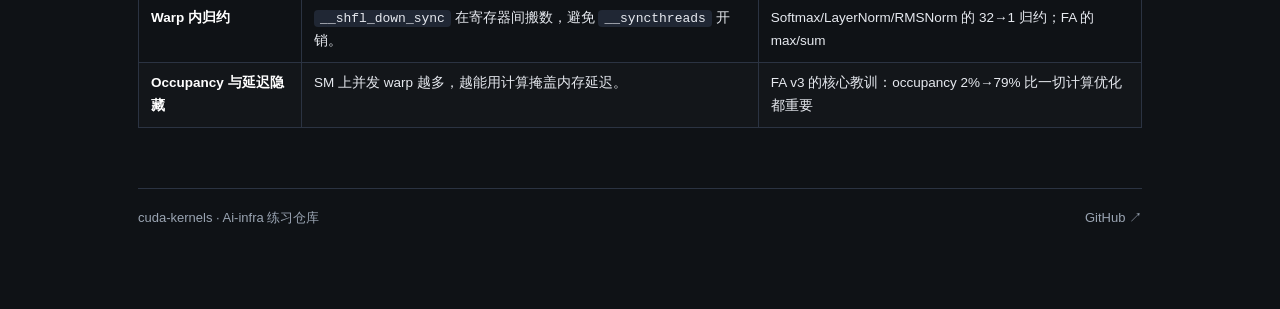
==== commit 17507d9d: "docs: finalize v0.1.0 project presentation" ====
--- a/docs/index.html
+++ b/docs/index.html
@@ -42,10 +42,10 @@
   <div class="grid">
 
     <div class="card">
-      <span class="kind">矩阵乘 · 5 版</span>
+      <span class="kind">矩阵乘 · v0-v10 + auto</span>
       <h3>GEMM</h3>
       <p><strong>主线</strong>：分块复用 + 访存优化，把「每线程算一个 C」逐步升级成「每 warp 用 Tensor Core 算 16×8×16」。</p>
-      <p><strong>覆盖</strong>：gemm_v0 朴素 → v1 smem tiling → v2 ldg 只读缓存 → v3 CUTLASS → v4 手写 mma.sync</p>
+      <p><strong>覆盖</strong>：v0 朴素 → tiling/CUTLASS → 手写 mma.sync → cp.async/ldmatrix/padding → shape-aware auto dispatch</p>
       <a class="more" href="gemm.html">详读原理与区别 →</a>
     </div>
 
@@ -66,10 +66,10 @@
     </div>
 
     <div class="card">
-      <span class="kind">注意力 · 6 版</span>
+      <span class="kind">注意力 · 7 版 + auto</span>
       <h3>FlashAttention</h3>
       <p><strong>主线</strong>：分块 + Online Softmax，让中间 S 矩阵永不落地 HBM；再逐步 FA2 化（warp-per-row → Tensor Core）。</p>
-      <p><strong>覆盖</strong>：v1 online softmax → v2 causal → v3 warp-per-row → v4 fp16 mma + Ps → v5 register P → v6 D=128</p>
+      <p><strong>覆盖</strong>：v1 online softmax → causal/warp 重划分 → Tensor Core/register P → v6 D=128 → v7 Q fragment 缓存 → auto dispatch</p>
       <a class="more" href="flashattention.html">详读原理与区别 →</a>
     </div>
 
